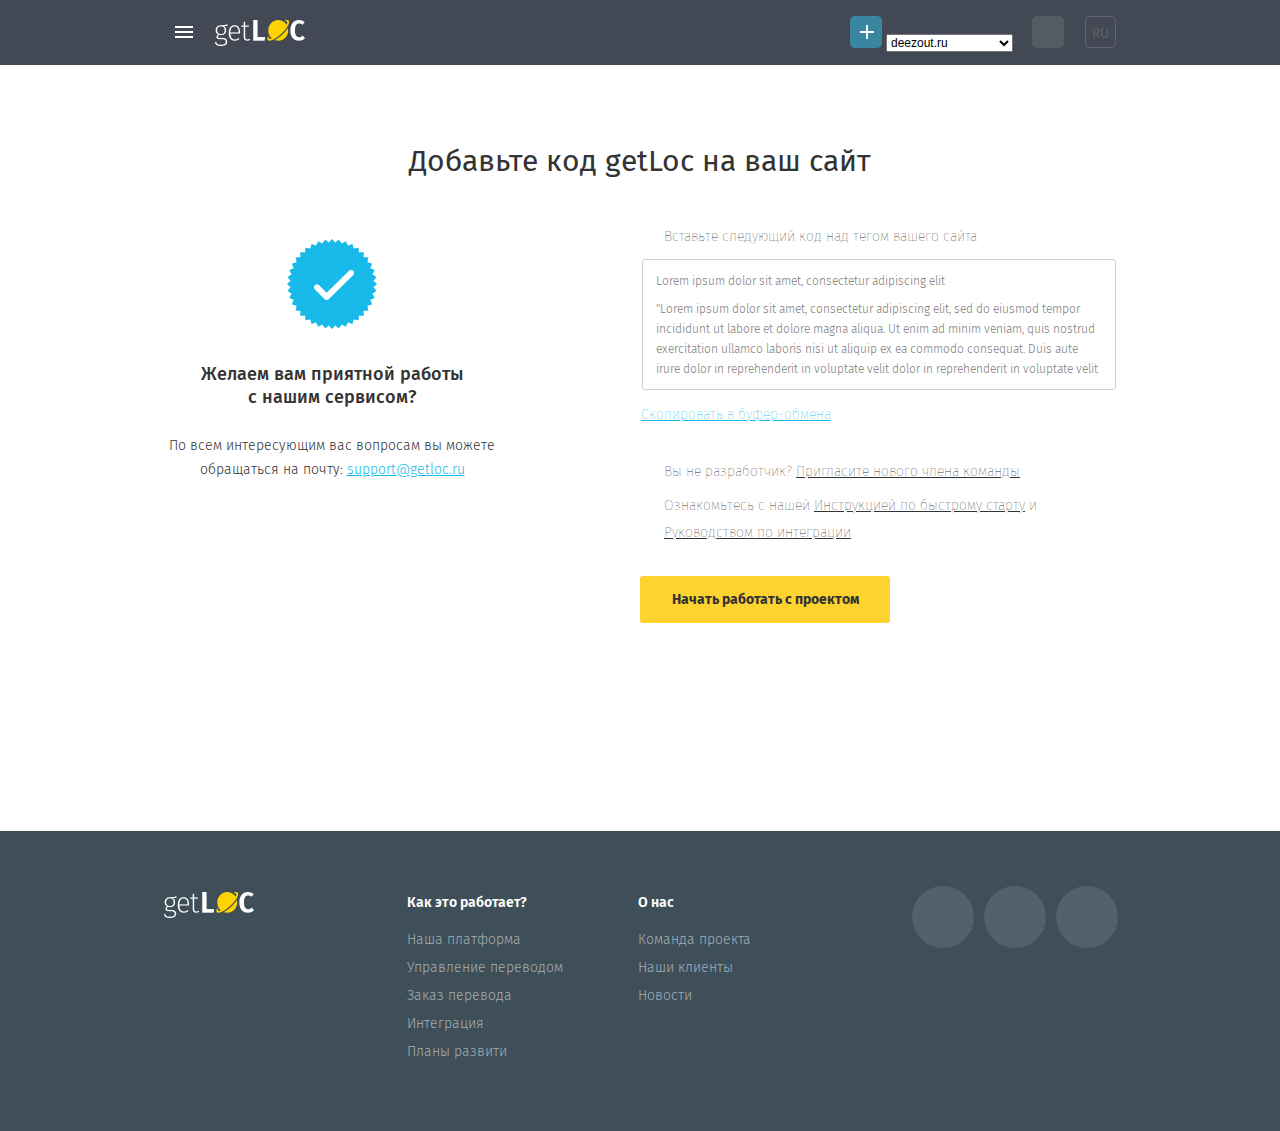
==== create-project-2.html @ cc09b3ec "project-2 finish" ====
<!DOCTYPE html>
<html lang="ru">
<head>
    <meta charset="utf-8" />
    <meta name="robots" content="noindex, nofollow">
    <meta name="viewport" content="width=992">
    <meta name="format-detection" content="telephone=no">
    <meta name="format-detection" content="address=no">

    <title>Title</title>

    <link href='https://fonts.googleapis.com/css?family=Fira+Sans:400,300,500,700&subset=cyrillic' rel='stylesheet' type='text/css'>

    <link rel="stylesheet" href="css/select.css" />
    <link rel="stylesheet" href="css/main.css" />

</head>
<body>
<!-- site -->
<div class="site" id="up">

    <!-- /site__header -->
    <header class="site__header">

        <!-- site__header-layout -->
        <div class="site__header-layout">

            <!-- menu -->
            <div class="menu">

                <!-- menu__icon -->
                <div class="menu__icon">
                    <span></span>
                </div>
                <!-- /menu__icon -->

                <nav class="menu__wrap">
                    <a href="#">Наша платформа</a>
                    <a href="#" class="active">Управление переводом</a>
                    <a href="#">Заказ перевода</a>
                    <a href="#">Интеграция</a>
                    <a href="#">Планы развития</a>
                    <a href="#">Помощь</a>
                </nav>

            </div>
            <!-- /header__menu -->

            <!-- logo -->
            <a href="#" class="logo">
                <img src="img/logo.png" width="90" height="26" alt="GETLOC">
            </a>
            <!-- /logo -->

            <!-- site-list -->
            <div class="site-list">

                <!-- site-list__add -->
                <button class="site-list__add"></button>
                <!-- /site-list__add -->

                <select id="site-list">
                    <option value="deezout.ru">deezout.ru</option>
                    <option value="buro3v.ru">buro3v.ru</option>
                    <option value="megafonmoscow.ru">megafonmoscow.ru</option>
                    <option value="http://all.ru">Все проекты</option>
                </select>
            </div>
            <!-- /site-list -->

            <!-- header__person -->
            <div class="header__person" style="background-image: url('img/iocns-ava.png');">

                <!-- header__person-list -->
                <ul class="header__person-list">
                    <li><a href="#">Персональные данные</a></li>
                    <li><a href="#">Настройка аккаунта</a></li>
                    <li><a href="#">Настройка команды</a></li>
                    <li><a href="#">Выйти</a></li>
                </ul>
                <!-- /header__person-list -->

            </div>
            <!-- /header__person -->

            <!-- language -->
            <div class="language">

                <!-- language__btn -->
                <button class="language__btn">RU</button>
                <!-- /language__btn -->

                <!-- language__list -->
                <ul class="language__list">
                    <li><a href="#">Русский</a></li>
                    <li><a class="active" href="#">English</a></li>
                    <li><a href="#">Deutsch</a></li>
                    <li><a href="#">Español</a></li>
                </ul>
                <!-- /language__list -->

            </div>
            <!-- /language -->

        </div>
        <!-- /site__header-layout -->

    </header>
    <!-- /site__header -->

    <!-- site__content -->
    <div class="site__content site_inner">

        <!-- site__wrap -->
        <div class="site__wrap">

            <!-- site__title title_create -->
            <h1 class="site__title title_create">Добавьте код getLoc на ваш сайт</h1>
            <!-- site__title title_create -->

            <!-- create -->
            <div class="create">

                <div class="create__successfully">
                    <div class="create__successfully-pic" style="background-image: url(img/create-s.png)"></div>
                    <span>Желаем вам приятной работы с нашим сервисом?</span>
                    <p>По всем интересующим вас вопросам вы можете обращаться на почту: <a href="#">support@getloc.ru</a></p>
                </div>

                <div class="create__add">
                    <ul>
                        <li>Вставьте следующий код над тегом вашего сайта
                            <div>
                                <p>Lorem ipsum dolor sit amet, consectetur adipiscing elit</p>
                                <p>"Lorem ipsum dolor sit amet, consectetur adipiscing elit, sed do eiusmod tempor incididunt ut labore et dolore magna aliqua. Ut enim ad minim veniam, quis nostrud exercitation ullamco laboris nisi ut aliquip ex ea commodo consequat. Duis aute irure dolor in reprehenderit in voluptate velit dolor in reprehenderit in voluptate velit</p>
                            </div>

                            <a class="create__copy" href="#">Скопировать в буфер-обмена</a>

                        </li>
                        <li>Вы не разработчик? <a href="#">Пригласите нового члена команды</a></li>
                        <li>Ознакомьтесь с нашей <a href="#">Инструкцией по быстрому старту</a> и <a href="#">Руководством по интеграции</a></li>
                    </ul>
                    <a href="#" class="btn create__form-btn">Начать работать с проектом</a>
                </div>

            </div>
            <!-- /create -->

        </div>
        <!-- /site__wrap -->

    </div>
    <!-- /site__content -->

    <!-- /site__footer -->
    <footer class="site__footer">
        <!-- /site__footer-layout -->
        <div class="site__footer-layout">

            <!-- footer__logo -->
            <div class="footer__logo">
                <img src="img/logo.png" width="90" height="26" alt="GETLOC">
            </div>
            <!-- /footer__logo -->

            <!-- footer-menu -->
            <div class="footer-menu">
                <dl>
                    <dt>Как это работает?</dt>
                    <dd>
                        <a href="#"><span>Наша платформа</span></a>
                        <a href="#"><span>Управление переводом</span></a>
                        <a href="#"><span>Заказ перевода</span></a>
                        <a href="#"><span>Интеграция</span></a>
                        <a href="#"><span>Планы развити</span></a>
                    </dd>
                </dl>

                <dl>
                    <dt>О нас</dt>
                    <dd>
                        <a href="#"><span>Команда проекта</span></a>
                        <a href="#"><span>Наши клиенты</span></a>
                        <a href="#"><span>Новости</span></a>
                    </dd>
                </dl>

            </div>
            <!-- /footer-menu -->

            <!-- social -->
            <div class="social">
                <a href="#" class="social-vk"></a>
                <a href="#" class="social-fb"></a>
                <a href="#" class="social-ok"></a>
            </div>
            <!-- /social -->

        </div>
        <!-- /site__footer-layout -->

    </footer>
    <!-- /site__footer -->

</div>
<!-- /site -->

<script src="js/jquery-2.1.3.min.js"></script>
<script src="js/jquery.nicescroll.min.js"></script>
<script src="js/jquery.select.js"></script>
<script src="js/jquery.main.js"></script>
</body>
</html>
---- css/select.css ----
@charset "utf-8";

/*
    main styles
    version: 24.08.2015

    cart

*/

/* ---------------- ares-select ------------------ */
.ares-select{
    position: relative;
    width: 100%;
    margin-left: 2px;
    display: inline-block;
    vertical-align: top;
    border-radius: 5px;
    -moz-box-sizing: border-box;
    box-sizing: border-box;
    height: 40px;
    color: #ccc;
    font-size: 15px;
    font-family: 'Fira Sans', sans-serif;
    cursor: pointer;
    background: #fff;
    border: 1px solid #d0d0d0;
    -webkit-transition: border 0.3s ease;
    transition: border 0.3s ease;
}
.ares-select.active:after,
.ares-select.active:before{
    opacity: 1;
}
.ares-select__item {
    position: absolute;
    top: 0;
    left: 0;
    bottom: 0;
    right: 0;
    box-sizing: border-box;
    -moz-box-sizing: border-box;
    white-space: nowrap;
    overflow: hidden;
    text-overflow: ellipsis;
    text-align: left;
    padding: 11px 27px 0 19px;

}
.ares-select__item img {
    display: none;
    position: absolute;
    top: 6px;
    left: 5px;
    width: 22px;
    height: 22px;
}
.ares-select_selected .ares-select__item {
    color: #333;
}
.ares-select__item:after {
    z-index: 2;
    position: absolute;
    top: 50%;
    right: 14px;
    margin-top: -4px;
    width: 5px;
    height: 5px;
    border-left: 2px solid #b3b3b3;
    border-bottom: 2px solid #b3b3b3;
    content: '';
    -webkit-transition: border 0.3s ease, transform 0.3s ease;
    transition: border 0.3s ease, transform 0.3s ease;
    -ms-transform: rotate(-45deg);
    -webkit-transform: rotate(-45deg);
    transform: rotate(-45deg);
}
.ares-select.active .ares-select__item:after {
    border-left: 2px solid #18baea;
    border-bottom: 2px solid #18baea;
    -ms-transform: rotate(-225deg);
    -webkit-transform: rotate(-225deg);
    transform: rotate(-225deg);
}
.ares-select_mobile select {
    position: absolute;
    top: 0;
    left: 1px;
    width: 100%;
    bottom: -1px;
}
.ares-select_custom select{
    position: absolute;
    left: -100000px;
}
.ares-select__popup {
    position: absolute;
    box-sizing: border-box;
    -moz-box-sizing: border-box;
    z-index: 10;
    overflow: hidden;
    color: #333;
    font-size: 18px;
    line-height: 18px;
    margin: -1px 0 0 -3px;
    text-align: center;
    border-radius: 3px;
    background: #fff;
}
.ares-select__popup ul {
    z-index: 1;

}
.ares-select__popup li{
    position: relative;
    white-space: nowrap;
    overflow: hidden;
    cursor: pointer;
    padding: 11px 0;
    font-size: 15px;
}
.ares-select__popup li img {
    position: absolute;
    top: 9px;
    left: 9px;
    width: 22px;
    height: 22px;
}
.ares-select__popup li.active {
    background: #e4e6e8;
}
.ares-select__popup .iScrollVerticalScrollbar {
    position: absolute;
    width: 15px;
    top: 0;
    bottom: 0;
    background: #ccc;
    right: 0;
    z-index: 3;
    -webkit-transform: translateZ(0);
}
.ares-select__popup .iScrollIndicator {
    background: #aaa;
}
.ares-select__popup_search .ares-select__item {
}
/* ---------------- /ares-select ------------------ */
---- css/main.css ----
@charset "utf-8";
/* --------------- Style to null --------------- */
*{-moz-box-sizing:border-box;box-sizing:border-box;}html,body,div,span,h1,h2,h3,h4,h5,h6,p,em,img,strong,sub,sup,b,u,i,dl,dt,dd,ol,ul,li,fieldset,form,label,table,tbody,tfoot,thead,tr,th,td,article,aside,canvas,details,figcaption,figure,a,footer,header,menu,nav,section,summary,time,mark,audio,video{border:0;outline:0;vertical-align:baseline;background:transparent;font-size:100%;margin:0;padding:0;}a{background:transparent;}table{border-spacing:0;}td,td img{vertical-align:top;}input,select,button,textarea{font-size:12px;font-family:Arial, Helvetica, sans-serif;margin:0;}input[type="text"],input[type="password"],textarea,input[type="email"],input[type="phone"],input[type="number"]{font:12px Arial, Helvetica, sans-serif;padding:0;}input[type="checkbox"]{vertical-align:bottom;}input[type="radio"]{vertical-align:text-bottom;}sub{vertical-align:sub;font-size:smaller;}sup{vertical-align:super;font-size:smaller;}article,aside,details,figcaption,figure,footer,header,menu,nav,section{display:block;}ul,ol{list-style:none;}html{overflow-y:scroll;overflow-x:auto;}html,body{height:100%;}body{line-height:1;color:#000;text-align:left;z-index:1;position:relative;}input [type='text']{padding:0;}textarea{resize:none;overflow:auto;}label,input[type="button"],input[type="submit"],button{cursor:pointer;}input[type="button"],input[type="reset"],input[type="submit"],button,input[type="text"],input[type="password"],textarea,input[type="email"],input[type="tel"],input[type="phone"],input[type="number"]{-webkit-appearance:none;}a,a:visited,a:hover,a:focus,a:active{text-decoration:none;}input[type="submit"]::-moz-focus-inner,button::-moz-focus-inner{border:0;padding:0;}input:invalid{outline:none;-moz-box-shadow:none;border:none;}::-ms-clear{display:none;}input,textarea,input[type="search"]:focus,:focus{outline:none;}
input[type="search"]::-webkit-search-cancel-button {
    -webkit-appearance: none;
}
.centering {
    display: table;
    width: 100%;
}
.centering > * {
    display: table-cell;
    vertical-align: middle;
    text-align: center;
}
/* --------------- Style to null --------------- */

/*
    main styles
    version: 25.01.2016

    placeholder

    site

    nice-radio

    logo

    menu

    header

    language

    site-list

    btn

    btn-lock

    inside-content

    tariff__period

    statistic

    tabs

    project

    translation

    language__item

    paginator

    social

    footer

    nice-check

    phrases

    hidden

    fix

*/

/* --------------- placeholder --------------- */
::-webkit-input-placeholder {
    color: #656565;
    -webkit-transition: color 300ms ease-in-out;
}
:-moz-placeholder {
    color: #656565;
    -webkit-transition: color 300ms ease-in-out;
    transition: color 300ms ease-in-out;
}
.placeholder {
    color: #656565;
    -webkit-transition: color 300ms ease-in-out;
    transition: color 300ms ease-in-out;
}
:focus::-webkit-input-placeholder {color: transparent}
:focus::-moz-placeholder          {color: transparent}
:focus:-moz-placeholder           {color: transparent}
:focus:-ms-input-placeholder      {color: transparent}
/* --------------- /placeholder --------------- */

/* --------------- site --------------- */
.site {
    position: relative;
    min-height: 100%;
    min-width: 952px;
    overflow: hidden;
    font: 300 14px 'Fira Sans', sans-serif;
    color: #333;
    z-index: 1;
}
.site:before,
.site:after {
    content: '';
    display: block;
    clear: both;
    width: 100%;
    height: 65px;
}
.site:after{
    height: 300px;
}
.site_inner{
    padding-top: 65px;
}
.site__title{
    margin-bottom: 40px;
    font-size: 24px;
    font-weight: 300;
    line-height: 21px;
    text-align: left;
}
.title_create{
    margin: 21px 0 51px;
    font-size: 30px;
    font-weight: 400;
    text-align: center;
}
.site__subtitle{
    order: 2;
    margin: 28px 0 31px;
    font-size: 17px;
    font-weight: 300;
    line-height: 21px;
}
.site__title span{
    font-weight: 700;
    color: #ffd400;
}
.site__header {
    position: absolute;
    left: 0;
    right: 0;
    height: 65px;
    padding-top: 16px;
    font-size: 14px;
    font-weight: 400;
    background-color: #434954;
    background-size: cover;
    transform: translateY(-65px);
    -webkit-transform: translateY(-65px);
    transition: transform .3s ease;
    -webkit-transition: -webkit-transform .3s ease;
    z-index: 3;
}
.site__header-layout {
    position: relative;
    width: 992px;
    margin: 0 auto;
    padding: 0 20px;
}
.site__content {
    position: relative;
    z-index: 2;
}
.site__wrap{
    width: 992px;
    padding: 0 20px;
    margin: 0 auto;
    text-align: justify;
}
.site__wrap:after{
    content: '';
    display: inline-block;
    width: 100%;
}
.site__content-layout {
    width: 950px;
}
.site__footer {
    z-index: 3;
    position: absolute;
    left: 0;
    right: 0;
    bottom: 0;
    height: 300px;
    padding-top: 61px;
    background-color: #3e4f59;
}
.site__footer-layout {
    position: relative;
    width: 992px;
    height: 300px;
    padding: 0 20px;
    margin: 0 auto;
}
.site__introduction{
    margin: 0 257px 51px;
    line-height: 24px;
    text-align: center;
}
.site__panel{
    height: 46px;
    margin-bottom: 49px;
    padding: 0 31px;
    text-align: justify;
}
.site__panel:after{
    content: '';
    display: inline-block;
    width: 100%;
}
.site__panel span,
.site__panel a{
    display: inline-block;
}
.site__panel .site__title{
    display: inline-block;
}
.site__back{
    position: relative;
    margin-left: 25px;
    color: #18baea;
    border-bottom: 1px solid #18baea;
}
.site__back:before{
    content: '';
    position: absolute;
    top: 50%;
    left: -25px;
    width: 12px;
    height: 10px;
    margin-top: -5px;
    background: url("../img/icons-arrows.png") no-repeat 0 0;
    transform: rotate(180deg);
    -webkit-transform: rotate(180deg);
}
.site__aside {
    display: inline-block;
    vertical-align: top;
    width: 223px;
}
.site__aside-menu {
    margin-bottom: 16px;
    padding: 26px 29px 12px;
    border: 1px solid #e6e6e6;
    border-radius: 5px;
}
.site__aside-menu a{
    display: block;
    margin-bottom: 17px;
    font-size: 14px;
    color: #333333;
    transition: color .3s ease;
    -webkit-transition: color .3s ease;
}
.site__aside-menu a:hover{
    color: #18baea;
}
.aside-menu__order{
    font-weight: 500;
}
.site__aside-menu span{
    display: inline-block;
    vertical-align: middle;
    width: 30px;
    margin-left: 3px;
    padding-top: 2px;
    border-radius: 20px;
    background-color: #18baea;
    color: #fff;
    text-align: center;
}
.site__aside-menu__order{
    font-weight: 400;
}
.site__aside-menu__order{
    font-weight: 500;
}
.site__aside-title {
    margin-bottom: 11px;
    padding-left: 11px;
    padding-top: 10px;
    color: #b2b2b2;
    font-size: 17px;
    font-weight: 300;
}
.site__aside-filter {
    margin-bottom: 10px;
    border: 1px solid #e6e6e6;
    border-radius: 5px;
    padding: 0 12px;
}
.site__aside-filter > span {
    display: block;
    position: relative;
    padding: 15px 15px 15px 0;
    font-size: 14px;
    color: #b2b2b2;
    cursor: pointer;
    -webkit-transition: color .3s ease-in-out;
    transition: color .3s ease-in-out;
}
.site__aside-filter > span:hover {
    color: #333;
}
.site__aside-filter > span:after {
    opacity: .8;
    position: absolute;
    top: 47%;
    right: 2px;
    width: 8px;
    height: 4px;
    background: url(../img/icon-arrow_small.png) no-repeat;
    background-size: contain;
    content: '';
    -webkit-transition: transform .3s ease-in-out, opacity .3s ease-in-out;
    transition: transform .3s ease-in-out, opacity .3s ease-in-out;
}
.site__aside-filter > span:hover:after{
    opacity: 1;
}
.site__aside-filter > span.active:after {
    -webkit-transform: rotate(180deg);
    -ms-transform: rotate(180deg);
    transform: rotate(180deg);
}
.site__aside-filter > div {
    display: none;
    padding: 6px 0 6px;
}
.site__aside-filter > div span {
    overflow: hidden;
    display: block;
    position: absolute;
    top: 4px;
    right: 0;
    width: 24px;
    text-align: right;
    font-size: 12px;
    color: #b2b2b2;
    white-space: nowrap;
    text-overflow: ellipsis;
}
.site__aside-filter-url {
    opacity: 0;
    visibility: hidden;
    position: absolute;
    left: 16px;
    top: -6px;
    border-radius: 4px;
    box-shadow: 0 2px 15px 0 rgba( 1, 1, 1, .3 );
    background: #fff;
    letter-spacing: -0.2px;
    white-space: nowrap;
    -webkit-transition: opacity .3s ease-in-out 1.5s, visibility .3s ease-in-out 1.5s;
    transition: opacity .3s ease-in-out 1.5s, visibility .3s ease-in-out 1.5s;
}
.site__aside-filter-url a {
    display: inline-block;
    padding: 5px 9px;
    font-size: 14px;
    color: #333;
}
.site__aside-filter > div > div:hover .site__aside-filter-url {
    opacity: 1;
    visibility: visible;
}

.header-fix{
    position: fixed;
    top: 0;
    height: 65px;
    transform: translateY(0);
    -webkit-transform: translateY(0);
}
/* --------------- /site --------------- */

/*----------------nice-radio-------------*/
.nice-radio {
    position: relative;
    margin-bottom: 12px;
}
.nice-radio input[type=radio] {
    position: absolute;
    clip: rect(0, 0, 0, 0);
}
.nice-radio label {
    display: block;
    cursor: pointer;
    padding-left: 25px;
    padding-right: 26px;
    font-size: 14px;
    color: #575757;
    -moz-user-select: none;
    -ms-user-select: none;
    -webkit-user-select: none;
    user-select: none;
}
.nice-radio label:after,
.nice-radio label:before {
    display: inline-block;
    position: absolute;
    top: 0;
    left: 1px;
    width: 14px;
    height: 14px;
    border-radius: 50%;
    border: 1px solid #e7e7e7;
    content: '';
}
.nice-radio label:before {
    opacity: 0;
    top: 4px;
    left: 5px;
    width: 8px;
    height: 8px;
    border: none;
    background: #18baea;
    -webkit-transition: opacity .3s ease-in-out;
    transition: opacity .3s ease-in-out;
}
.nice-radio input[type=radio]:checked + label:before {
    opacity: 1;
}
.nice-radio input[type=radio]:checked + label {
    font-weight: 500;
}
.nice-radio input[type=radio]:checked + label span {
    font-weight: 400;
}
/*----------------/nice-radio-------------*/

/* --------------- logo --------------- */
.logo {
    position: absolute;
    top: 4px;
    left: 71px;
}
.header-fix .logo{
    cursor: pointer;
}
/* --------------- /logo --------------- */

/* --------------- menu --------------- */
.menu{
    position: absolute;
    top: -16px;
    left: 19px;
    width: 40px;
    height: 65px;
    transition: background-color .3s ease;
    -webkit-transition: background-color .3s ease;
}
.menu:hover{
    background-color: #505660;
}
.menu__wrap{
    position: absolute;
    top: 100%;
    left: 0;
    width: 214px;
    padding-top: 9px;
    border-radius: 0 0 10px 10px;
    box-shadow: 0 2px 30px 0 rgba( 1, 1, 1, .2);
    background-color: #fff;
    line-height: 24px;
    font-size: 14px;
    text-align: center;
    visibility: hidden;
    opacity: 0;
    transition: visibility .3s ease, opacity .3s ease;
    -webkit-transition: visibility .3s ease, opacity .3s ease;
    z-index: -1;
    overflow: hidden;
}
.open-menu .menu__wrap{
    opacity: 1;
    visibility: visible;
}
.menu a{
    display: block;
    height: 30px;
    padding: 10px 22px;
    color: #000;
    line-height: 15px;
    transition: background-color .3s ease, color .3s ease;
    -webkit-transition: background-color .3s ease, color .3s ease;
    text-align: left;
}
.menu .active,
.menu a:hover{
    color: #18baea;
    background-color: #ebf8fd;
}
.menu a:last-child{
    margin-top: 9px;
    padding: 17px 22px 30px;
    border-top: 1px solid #e6e6e6;
}
.menu .active{
    cursor: pointer;
}
.menu__icon{
    display: block;
    position: relative;
    top: 0;
    width: inherit;
    height: 65px;
    padding: 5px 0;
    z-index: 9;
    cursor: pointer;
}
.menu__icon span,
.menu__icon span:before,
.menu__icon span:after{
    content: '';
    position: absolute;
    top: 50%;
    left: 12px;
    display: block;
    margin-top: -2px;
    height: 2px;
    width: 18px;
    background-color: #fff;
    transition: background-color .3s ease;
    -webkit-transition: background-color .3s ease;
}
.menu__icon span:before,
.menu__icon span:after{
    position: absolute;
    left: 0;
    right: 0;
}
.menu__icon span:before{
    top: -3px;
}
.menu__icon span:after{
    top: auto;
    bottom: -5px;
}
.open-menu{
    background-color: #fff!important;
}
.close-menu:before {
    content: '';
    position: absolute;
    top: -12px;
    left: -7px;
    right: -7px;
    bottom: -6px;
    z-index: -1;
}
.close-menu span,
.close-menu span:before,
.close-menu span:after {
    background-color: #434954;
}
/* --------------- /menu --------------- */

/* --------------- header --------------- */
.header__person{
    position: absolute;
    top: 0;
    right: 72px;
    width: 32px;
    height: 32px;
    border-radius: 5px;
    background-color: #565c65;
    background-position: center;
    background-repeat: no-repeat;
    transition: background-color .3s ease;
    -webkit-transition: background-color .3s ease;
}
.header__person:hover{
    background-color: #696d76;
}
.header__person-list{
    position: absolute;
    top: 100%;
    right: 0;
    width: 200px;
    margin-top: 6px;
    padding: 7px 0;
    border-radius: 5px;
    box-shadow: 0 2px 30px 0 rgba( 1, 1, 1, .2);
    background-color: #fff;
    line-height: 24px;
    font-size: 14px;
    text-align: left;
    visibility: hidden;
    opacity: 0;
    transition: visibility .3s ease, opacity .3s ease;
    -webkit-transition: visibility .3s ease, opacity .3s ease;
    z-index: 3;
}
.header__person-list:before{
    content: '';
    position: absolute;
    left: 0;
    right: 0;
    bottom: 100%;
    height: 10px;
}
.header__person-list:after {
    bottom: 100%;
    right: 10px;
    border: solid transparent;
    content: " ";
    height: 0;
    width: 0;
    position: absolute;
    pointer-events: none;
    border-color: rgba(255, 255, 255, 0);
    border-bottom-color: #fff;
    border-width: 6px;
}
.header__person:hover .header__person-list{
    visibility: visible;
    opacity: 1;
}
.header__person-list a{
    display: block;
    height: 32px;
    padding-top: 6px;
    padding-left: 21px;
    transition: background-color .3s ease, color .3s ease;
    -webkit-transition: background-color .3s ease, color .3s ease;
    color: #333;
}
.header__person-list li:last-child a{
    margin-top: 12px;
    padding: 11px 21px 37px;
    border-top: 1px solid #e6e6e6;
    border-radius: 0 0 5px 5px;
}
.header__person-list .active,
.header__person-list a:hover{
    color: #18baea;
    background-color: #ebf8fd;
}
.header__person-list .active{
    cursor: default;
}
/* --------------- /header --------------- */

/* --------------- language --------------- */
.language{
    position: absolute;
    top: 0;
    right: 20px;
}
.language__btn{
    height: 32px;
    padding: 8px 6px 5px;
    border: 1px solid rgba(255,255,255,.15);
    border-radius: 5px;
    background: transparent;
    color: rgba(255,255,255,.15);
    font: 400 14px 'Fira Sans', sans-serif;
    transition: color .3s ease, border-color .3s ease;
    -webkit-transition: color .3s ease, border-color .3s ease;
    line-height: 1;
}
.language:hover .language__btn{
    border-color: rgba(255,255,255,.5);
    color: rgba(255,255,255,.5);
}
.language__list{
    position: absolute;
    top: 100%;
    right: 0;
    width: 141px;
    margin-top: 6px;
    padding: 7px 0;
    border-radius: 4px;
    background-color: #fff;
    box-shadow: 0 2px 30px 0 rgba( 1, 1, 1, .2);
    line-height: 24px;
    font-size: 14px;
    text-align: left;
    visibility: hidden;
    opacity: 0;
    transition: visibility .3s ease, opacity .3s ease;
    -webkit-transition: visibility .3s ease, opacity .3s ease;
    z-index: 3;
}
.language__list:before{
    content: '';
    position: absolute;
    left: 0;
    right: 0;
    bottom: 100%;
    height: 10px;
}
.language__list:after {
    bottom: 100%;
    right: 10px;
    border: solid transparent;
    content: " ";
    height: 0;
    width: 0;
    position: absolute;
    pointer-events: none;
    border-color: rgba(255, 255, 255, 0);
    border-bottom-color: #fff;
    border-width: 6px;
}
.language:hover .language__list{
    visibility: visible;
    opacity: 1;
}
.language__list a{
    display: block;
    height: 32px;
    padding-top: 6px;
    padding-left: 21px;
    transition: background-color .3s ease, color .3s ease;
    -webkit-transition: background-color .3s ease, color .3s ease;
    color: #333;
}
.language__list .active,
.language__list a:hover{
    color: #18baea;
    background-color: #ebf8fd;
}
.language__list .active{
    cursor: default;
}
/* --------------- /language --------------- */

/* --------------- site-list --------------- */
.site-list{
    position: absolute;
    top: 0;
    right: 123px;
}
.site-list__add{
    position: relative;
    width: 32px;
    height: 32px;
    color: #fff;
    border: none;
    background-color: #3a86a0;
    border-radius: 5px;
    transition: background-color .3s ease;
    -webkit-transition: background-color .3s ease;
}
.site-list__add:hover{
    background-color: #18baea;
}
.site-list__add:active{
    background-color: #21a3cc;
}
.site-list__add:after,
.site-list__add:before {
    position: absolute;
    top: 50%;
    left: 50%;
    width: 14px;
    height: 2px;
    margin-top: -1px;
    margin-left: -6px;
    background-color: #fff;
    content: '';
}
.site-list__add:after {
    -ms-transform: rotate(90deg);
    -webkit-transform: rotate(90deg);
    transform: rotate(90deg);
}
.site-list .ares-select{
    height: 32px;
    width: 180px;
    font-size: 14px;
    background-color: #565c65;
}
.site-list .ares-select span{
    padding: 5px 20px 0 16px;
    text-align: left;
}
.site-list .ares-select__item:after{
    right: 9px;
    margin-top: -5px;
}
/* --------------- /site-list --------------- */

/* --------------- btn --------------- */
.btn{
    display: inline-block;
    border-radius: 5px;
    border: none;
    font: 14px 'Fira Sans', sans-serif;
    cursor: pointer;
}
.btn_header{
    position: absolute;
    top: 0;
    right: 63px;
    height: 32px;
    padding: 8px 30px;
    color: #fff;
    background-color: #3394c6;
    letter-spacing: -.2px;
    transition: background-color .3s ease;
    -webkit-transition: background-color .3s ease;
    line-height: 17px;
}
.btn_header:hover{
    background-color: #54a3c7;
}
.btn_1{
    height: 40px;
    padding: 10px 45px;
    border: 1px solid #18baea;
    color: #18baea;
    line-height: 19px;
    transition: background-color .3s ease, border-color .3s ease, color .3s ease;
    -webkit-transition: background-color .3s ease, border-color .3s ease, color .3s ease;
}
.btn_1:hover{
    background-color: #18baea;
    color: #fff;
}
.btn_1:active{
    border-color: #16a8d3;
    background-color: #16a8d3;
}
.btn_1 span{
    position: relative;
    padding-right: 14px;
}
.btn_1 span:before,
.btn_1 span:after{
    position: absolute;
    top: 50%;
    right: -4px;
    content: '';
    width: 12px;
    height: 10px;
    margin-top: -5px;
    background-image: url("../img/icons-arrows.png");
    transition: opacity .3s ease;
    -webkit-transition: opacity .3s ease;
}
.btn_1 span:after{
    opacity: 0;
    background-position: 0 -10px;
}
.btn_1:hover span:after{
    opacity: 1;
}
.btn_1:hover span:before{
    opacity: 0;
}
.btn_2{
    margin-top: 32px;
    padding: 11px 26px 10px;
    border: none;
    background-color: #65727a;
    color: #fff;
    transition: background-color .3s ease;
    -webkit-transition: background-color .3s ease;
}
.btn_2:hover{
    background-color: #78848b;
}
.btn_2:active{
    background-color: #78848b;
}
.btn_2 span{
    position: relative;
    padding-right: 14px;
}
.btn_2 span:after{
    position: absolute;
    top: 3px;
    right: -4px;
    content: '';
    width: 12px;
    height: 10px;
    background-image: url("../img/icons-arrows.png");
    background-position: 0 -10px;
    transition: opacity .3s ease;
    -webkit-transition: opacity .3s ease;
}
.btn_3 {
    position: absolute;
    top: -1px;
    right: -1px;
    height: 48px;
    padding: 17px 18px 0 42px;
    border: 1px solid #e58e1a;
    border-radius: 0 3px 3px 0;
    font-size: 12px;
    color: #fff;
    font-weight: 700;
    background-color: #ffa630;
    background-image: url("../img/confirm-icon.png");
    background-size: 22px 22px;
    background-position: 16px center;
    background-repeat: no-repeat;
    -webkit-transition: background .3s ease-in-out;
    transition: background .3s ease-in-out;
}
.btn_3:hover {
    background-color: #ffb430;
}
.btn_3:active {
    background-color: #f3981e;
}
.btn_discount{
    display: block;
    margin: 0 auto;
    padding: 14px 53px 14px 48px;
    color: #465863;
    font-weight: 500;
    background-color: #ffd400;
    transition: background-color .3s ease;
    -webkit-transition: background-color .3s ease;
}
.btn_discount span{
    padding-left: 24px;
    background: url("../img/icons-btn.png") no-repeat 0 50%;
}
.btn_discount:hover{
    background-color: #ffdd5d;
}
.btn_discount:active{
    background-color: #f7ca1f;
}
.btn_enroll{
    display: inline-block;
    vertical-align: top;
    height: 46px;
    margin-left: 5px;
    padding: 14px 28px;
    color: #fff;
    line-height: 1;
    background-color: #18baea;
    transition: background-color .3s ease;
    -webkit-transition: background-color .3s ease;
}
.btn_enroll:hover{
    background-color: #2cc2ee;
}
.btn_enroll:active{
    background-color: #16a8d3;
}
.btn_enroll span{
    padding-left: 20px;
    background: url("../img/icons-btn-white.png") no-repeat 0 50%;
}
.btn_add{
    position: absolute;
    top: 4px;
    right: -1px;
    border-bottom: 1px dashed transparent;
    margin-left: 39px;
    color: #18baea;
    font-weight: 500;
    transition: border-bottom-color .3s ease;
    -webkit-transition: border-bottom-color .3s ease;
    cursor: pointer;
}
.btn_add:hover{
    background-color: transparent;
    border-bottom-color: #18baea;
}
.btn_add span{
    position: relative;
}
.btn_add span:after,
.btn_add span:before {
    position: absolute;
    top: 50%;
    left: -20px;
    width: 12px;
    height: 2px;
    margin-top: -1px;
    background-color: #18baea;
    content: '';
    transition: background-color .3s ease;
    -webkit-transition: background-color .3s ease;
}
.btn_add span:after {
    -ms-transform: rotate(90deg);
    -webkit-transform: rotate(90deg);
    transform: rotate(90deg);
}
/* --------------- /btn --------------- */

/* --------------- btn-lock --------------- */
.btn-lock{
    display: inline-block;
    vertical-align: middle;
    position: relative;
    width: 32px;
    height: 18px;
    border-radius: 25px;
    background-color: #ccc;
    cursor: pointer;
    transition: background-color .3s ease;
    -webkit-transition: background-color .3s ease;
}
.btn-lock:after{
    position: absolute;
    top: 2px;
    left: 2px;
    width: 14px;
    height: 14px;
    border-radius: 25px;
    background-color: #fff;
    content: '';
    transition: left .3s ease;
    -webkit-transition: left .3s ease;
}
.btn-lock_on{
    background-color: #18baea;
}
.btn-lock_on:after{
    left: 16px;
}
/* --------------- /btn-lock --------------- */

/* --------------- inside-content --------------- */
.inside-content{
    position: relative;
    display: inline-block;
    vertical-align: top;
    width: 696px;
}
.inside-content__wrap{
    margin-bottom: 10px;
    padding-bottom: 16px;
    border: 1px solid #e6e6e6;
    border-radius: 5px;
}
.inside-content__title{
    position: relative;
    width: 100%;
    margin-bottom: 15px;
    padding: 15px 16px 14px;
    border-bottom: 1px solid #e6e6e6;
    font-size: 17px;
    font-weight: 400;
    color: #b2b2b2;
}
.inside-content__title h2{
    font-weight: 300;
}
.inside-content__name{
    color: #000;
}
.inside-content__tune{
    position: absolute;
    top: 18px;
    right: 16px;
    font-size: 12px;
    font-weight: 200;
    color: #18baea;
}
.inside-content__tune:hover{
    text-decoration: underline;
}
/* --------------- /inside-content --------------- */

/* --------------- tariff__period --------------- */
.tariff{
    padding-bottom: 27px;
}
.tariff__period{
    display: inline-block;
    vertical-align: top;
    padding-top: 8px;
    font-size: 12px;
    line-height: 19px;
    color: #b2b2b2;
}
.tariff__period a{
    border-bottom: 1px solid #333;
    color: #333;
    transition: border-bottom-color .3s ease;
    -webkit-transition: border-bottom-color .3s ease;
}
.tariff__period a:hover{
    border-bottom-color: transparent;
}
.tariff__info{
    display: inline-block;
    vertical-align: top;
    margin-left: 15px;
    margin-right: 48px;
}
.tariff__sum{
    font-size: 23px;
}
.tariff__days{
    color: #333;
}
/* --------------- /tariff__period --------------- */

/* --------------- statistic --------------- */
.statistic{
    height: 203px;
    padding: 23px 26px;
    text-align: center;
}
.statistic__numbers{
    margin-bottom: 19px;
    font-size: 14px;
}
.statistic__numbers li{
    display: inline-block;
    vertical-align: top;
    margin: 0 20px;
}
.statistic__numbers li span{
    display: block;
    font-size: 55px;
    font-weight: 300;
    line-height: 55px;
}
.statistic__line{
    position: relative;
    width: 100%;
    height: 32px;
    border-radius: 5px;
    font-size: 12px;
    color: #999;
    background-color: #f2f2f2;
    text-align: center;
    white-space: nowrap;
}
.statistic__tabs .statistic__line{
    position: absolute;
    opacity: 0;
    visibility: hidden;
    transition: opacity .3s ease, visibility .3s ease;
    -webkit-transition: opacity .3s ease, visibility .3s ease;
}
.statistic__line-number{
    display: inline-block;
    padding-top: 8px;
    font-size: 14px;
}
.statistic__line-popup{
    position: absolute;
    top: 100%;
    left: 50%;
    transform: translateX(-50%);
    -webkit-transform: translateX(-50%);
    width: 190px;
    padding: 5px 2px;
    opacity: 0;
    color: #ac977c;
    background-color: #fff5d9;
    box-shadow: 0 4px 10px rgba(0,0,0,.1);
    visibility: hidden;
    transition: visibility .3s ease, opacity .3s ease;
    -webkit-transition: visibility .3s ease, opacity .3s ease;
}
.statistic__line-popup:after {
    bottom: 100%;
    left: 50%;
    border: solid transparent;
    content: " ";
    height: 0;
    width: 0;
    position: absolute;
    pointer-events: none;
    border-color: rgba(255, 245, 217, 0);
    border-bottom-color: #fff5d9;
    border-width: 7px;
    margin-left: -7px;
    white-space: nowrap;
}
.statistic__line > div:hover .statistic__line-popup{
    opacity: 1;
    visibility: visible;
}
.statistic__line > div {
    position: relative;
    float: left;
    height: inherit;
    vertical-align: top;
    color: #fff;
}
.statistic__line-01{
    border-radius: 5px 0 0 5px;
    background-color: #18baea;
}
.statistic__line-02{
    background-color: #70d579;
}
.statistic__line-03{
    background-color: #ffa630;
}
div.statistic__line-04{
    color: #333;
}
.statistic__tabs{
    height: 42px;
}
.statistic__tabs .statistic__line.active{
    opacity: 1;
    visibility: visible;
}
/* --------------- /statistic --------------- */

/*-----------------tabs--------------------*/
.tabs {
    position: relative;
}
.tabs__links {

}
.tabs__links > a{
    padding: 0 8px 5px;
    border-bottom: 2px solid transparent;
    font-size: 12px;
    color: #333;
    cursor: pointer;
    transition: border-bottom-color .3s ease, color .3s ease;
    -webkit-transition: border-bottom-color .3s ease, color .3s ease;
}
.tabs__links > a:hover{
    color: #18baea;
}
.tabs__links > a.active{
    border-bottom-color: #18baea;
    color: #18baea;
    font-weight: 500;
}
.tabs__links-archive {
    position: absolute;
    right: 0;
    top: 0;

}
.tabs__links-archive a {
    padding: 0 0 8px;
    border-bottom: 2px solid transparent;
    font-size: 15px;
    letter-spacing: -0.7px;
    color: #b2b2b2;
    transition: border-bottom-color .3s ease, color .3s ease;
    -webkit-transition: border-bottom-color .3s ease, color .3s ease;
}
.tabs__links-archive a:hover,
.tabs__links-archive a:active {
    color: #ff644d;
    border-color: #ff644d;
}
.tabs__links-archive a:active {
    font-weight: 500;
}
/*-----------------/tabs--------------------*/

/* --------------- project --------------- */
.project__item{
    padding: 5px 16px 7px;
}
.project__topic{
    display: inline-block;
    vertical-align: middle;
    width: 252px;
    padding-left: 6px;
    color: #333;
    white-space: nowrap;
    text-overflow: ellipsis;
    overflow: hidden;
}
.project__status{
    color: #b2b2b2;
    font-size: 12px;
    font-weight: 300;
    white-space: nowrap;
    text-overflow: ellipsis;
    overflow: hidden;
}
/* --------------- /project --------------- */

/* --------------- translation --------------- */
.translation__item{
    margin-bottom: 16px;
    padding: 9px 0 25px 19px;
    border-bottom: 1px solid #e6e6e6;
}
.translation__item:last-child{
    margin-bottom: 0;
    padding-bottom: 8px;
    border-bottom: none;
}
.translation__language{
    display: inline-block;
    vertical-align: middle;
    width: 185px;
    color: #333;
    white-space: nowrap;
    text-overflow: ellipsis;
    overflow: hidden;
}
.translation__language-flag{
    display: inline-block;
    vertical-align: middle;
    width: 21px;
    height: 21px;
    margin-right: 11px;
    border-radius: 50px;
    background-position: center;
}
.translation__info{
    display: inline-block;
    vertical-align: middle;
    width: 294px;
    padding-left: 26px;
    font-weight: 300;
    color: #b2b2b2;
}
.translation__num{
    font-weight: 400;
    color: #000;
}
.translation__status{
    display: inline-block;
    vertical-align: middle;
    position: relative;
    width: 130px;
    height: 6px;
    margin-left: 22px;
    border-radius: 25px;
    background-color: #ededed;
}
.translation__status > div{
    height: inherit;
    border-radius: inherit;
    background-color: #18baea;
}
.translation__status:after{
    position: absolute;
    top: -3px;
    right: -20px;
    width: 14px;
    height: 11px;
    background: url("../img/icons-status.png") no-repeat 0 0;
    content: '';
}
.control__btn-lock{
    position: absolute;
    top: 20px;
    right: 15px;
}
.status-done:after{
    background-position: 0 -21px;
}
/* --------------- /translation --------------- */

/* --------------- language__item --------------- */
.language__wrap{
    display: flex;
    flex-flow: row wrap;
}
.language__item{
    position: relative;
    width: 100%;
    padding: 20px 0 23px 18px;
    border-radius: 5px;
    border: 1px solid #e6e6e6;
    transition: transform .3s ease;
    -webkit-transition: transform .3s ease;
}
.language__control{
    margin-bottom: 17px;
}
.language__links{
    display: inline-block;
    vertical-align: top;
    width: 177px;
    margin-left: 36px;
}
.language__links a{
    display: block;
    font-size: 12px;
    line-height: 18px;
    color: #b2b2b2;
}
.language__links a:hover{
    text-decoration: underline;
}
.language_line{
    display: inline-block;
    vertical-align: top;
    width: 442px;
    margin-top: 4px;
}
.language_inactive{
    order: 3;
    opacity: .6;
}
.language_animate{
    transform: scale(0);
    -webkit-transform: scale(0);
}
/* --------------- /language__item --------------- */

/* --------------- paginator --------------- */
.paginator{
    margin-bottom: 50px;
    text-align: center;
}
.paginator a,
.paginator span{
    display: inline-block;
    width: 32px;
    height: 32px;
    margin: 0 6px;
    border: 1px solid transparent;
    border-radius: 50px;
    color: #333;
    line-height: 32px;
    transition: color .3s ease, border-color .3s ease, opacity .3s ease;
    -webkit-transition: color .3s ease, border-color .3s ease, opacity .3s ease;
}
.paginator span,
.paginator a:hover{
    color: #66d1f1;
    border-color: #66d1f1;
}
a.paginator__prev,
a.paginator__next{
    width: 13px;
    background: url("../img/icons-paginator.png") 0 50% no-repeat;
    text-indent: -9999px;
}
a.paginator__next{
    background-position: -13px 50%;
}
a.paginator__prev:hover,
a.paginator__next:hover{
    border-color: transparent;
    opacity: .5;
}
/* --------------- /paginator --------------- */

/* --------------- social --------------- */
.social{
    position: absolute;
    right: 18px;
    top: -6px;
}
.social a{
    display: inline-block;
    width: 62px;
    height: 62px;
    margin-left: 6px;
    border-radius: 100px;
    background: url("../img/icons-social.png") no-repeat 0 0 #52616a;
    transition: background-color .3s ease;
    -webkit-transition: background-color .3s ease;
}
.social a:hover{
    background-color: #696d76;
}
a.social-vk{
    background-position: 26px 50%;
}
a.social-fb{
    background-position: -46px 50%;
}
a.social-ok{
    background-position: -117px 50%;
}
/* --------------- /social --------------- */

/* --------------- footer --------------- */
.footer__logo{
    position: absolute;
    top: 0;
    left: 20px;
}
.footer-menu{
    position: absolute;
    left: 263px;
    top: 2px;
}
.footer-menu dl{
    display: inline-block;
    vertical-align: top;
    margin-right: 71px;
    color: #fff;
}
.footer-menu dt{
    margin-bottom: 15px;
    font-weight: 600;
}
.footer-menu dd{
    line-height: 28px;
}
.footer-menu a{
    display: block;
}
.footer-menu a span{
    color: #a4adb3;
    border-bottom: 1px solid transparent;
    transition: color .3s ease, border-bottom-color.3s ease;
    -webkit-transition: color .3s ease, border-bottom-color.3s ease;
}
.footer-menu a:hover span{
    color: #fff;
    border-bottom-color: #fff;
}
/* --------------- /footer --------------- */

/* --------------- nice-check --------------- */
.nice-check {
    position: relative;
}
.nice-check input[type=checkbox] {
    position: absolute;
    clip: rect(0, 0, 0, 0);
}
.nice-check label {
    cursor: pointer;
    padding-left: 25px;
    font-size: 12px;
    color: #e6e6e6;
    text-decoration: underline;
    -moz-user-select: none;
    -ms-user-select: none;
    -webkit-user-select: none;
    user-select: none;
    -webkit-transition: color .3s ease-in-out;
    transition: color .3s ease-in-out;
}
.nice-check label:hover {
    text-decoration: none;
}
.nice-check label:after {
    display: inline-block;
    position: absolute;
    width: 16px;
    height: 16px;
    border: 1px solid #e6e6e6;
    border-radius: 2px;
    background: #fff;
    top: -1px;
    left: 0;
    content: " ";
}
.nice-check label:before {
    opacity: 0;
    z-index: 2;
    display: inline-block;
    position: absolute;
    width: 9px;
    height: 6px;
    top: 6px;
    left: 5px;
    -moz-box-sizing: border-box;
    background: url("../img/icons-status.png") 0 100% no-repeat;
    background-size: 9px;
    -webkit-transition: opacity .3s ease-in-out;
    transition: opacity .3s ease-in-out;
    content: '';
}
.nice-check input[type=checkbox]:checked + label {
    /*color: #18baea;*/
}
.nice-check input[type=checkbox]:checked + label:before {
    opacity: 1;
}
/* --------------- /nice-check --------------- */

/*-----------------phrases--------------*/
.phrases {

}
.phrases .tabs__links {
    margin-bottom: 20px;
    border-bottom: 1px solid #e6e6e6;
}
.phrases .tabs__links > a {
    display: inline-block;
    font-size: 15px;
    letter-spacing: -0.7px;
    padding: 0 0 6px;
    margin-right: 41px;
    margin-bottom: -1px;
}
.phrases .tabs__links a span {
    display: inline-block;
    margin: 0 0 0 13px;
    font-size: 12px;
    font-weight: 400 !important;
}
.phrases__control {
    position: relative;
    margin-bottom: 20px;
    padding: 0 0 0 12px;
    border: 1px solid #e6e6e6;
    border-radius: 4px;
    background: #f7f7f7;
}
.phrases__control .nice-check {
    position: relative;
    top: 15px;
    margin-right: 6px;
}
.phrases__control div {
    vertical-align: top;
    display: inline-block;
}
.phrases__control button {
    position: relative;
    vertical-align: top;
    display: inline-block;
    margin-left: -4px;
    width: 38px;
    height: 46px;
    border: none;
    background: none;
}
.phrases__control button:before,
.phrases__control button:after {
    content: '';
    position: absolute;
    top: 0;
    left: 0;
    height: inherit;
    width: inherit;
    background-image: url("../img/controls_sprite.png");
    background-repeat: no-repeat;
    background-color: transparent;
    background-size: 189px 75px;
    -webkit-transition: opacity .3s ease-in-out;
    transition: opacity .3s ease-in-out;
}
.phrases__control button:after,
.phrases__control button:hover:before {
    opacity: 0;
}
.phrases__control button:hover:after {
    opacity: 1;
}
.phrases__control-inner {
    position: relative;
    padding-right: 13px;
    margin-right: 10px;
}
.phrases__control-inner:after {
    position: absolute;
    top: 50%;
    right: 0;
    width: 1px;
    height: 30px;
    margin-top: -15px;
    background: #e6e6e6;
    content: '';
}
.phrases__control-check:before {
    background-position: 12px 15px;
}
.phrases__control-check:after {
    background-position: 12px -45px;
}
.phrases__control-delete:before {
    background-position: -26px 15px;
}
.phrases__control-delete:after {
    background-position: -26px -45px;
}
.phrases__control-attached:before {
    background-position: -64px 14px;
}
.phrases__control-attached:after {
    background-position: -64px -46px;
}
.phrases__control-horizontal:before {
    background-position: -99px 16px;
}
.phrases__control-horizontal:after {
    background-position: -99px -44px;
}
.phrases__control-column:before {
    background-position: -138px 16px;
}
.phrases__control-column:after {
    background-position: -138px -44px;
}
.phrases__item {
    position: relative;
    margin-bottom: 10px;
    padding: 20px 0 0;
    border: 1px solid #e6e6e6;
}
.phrases__item:before {
    position: absolute;
    top: -1px;
    bottom: -1px;
    left: 0;
    width: 2px;
    content: '';
}
.phrases__item_mark-blue:before {
    background: #18baea;
}
.phrases__item_mark-orange:before {
    background: #ffa630;
}
.phrases__item_mark-green:before {
    background: #70d579;
}
.phrases__item:hover .nice-check label {
    color: #18baea;
}
.phrases__item:hover .phrases__item-field > div:first-child button {
    opacity: 1;
    visibility: visible;
}
.phrases__item-col {
    vertical-align: top;
    display: inline-block;
    width: 50%;
    margin-left: -4px;
    padding: 0 5px 20px 21px;
    font-size: 14px;
    line-height: 18px;
    text-align: left;
    letter-spacing: -0.1px;
    color: #333;
}
.phrases__item-col_block {
    display: block;
    width: 100%;
}
.phrases__item-col_translate {
    color: #999;
    padding: 0 8px 18px 15px;
    /* margin: 0px 0 0 -4px; */
}
.phrases__item-col_translate textarea {
    display: block;
    overflow: hidden;
    width: 100%;
    padding: 4px 7px 4px;
    margin: -5px 0 0;
    border-radius: 4px;
    border: 1px solid transparent;
    font-size: 14px;
    color: #999;
    line-height: 18px;
    -webkit-transition: color .3s ease-in-out, border .3s ease-in-out;
    transition: color .3s ease-in-out, border .3s ease-in-out;
    font-family: 'Fira Sans', sans-serif;
    font-weight: 300;
}
.phrases__item-col_translate.active textarea {
    min-height: 83px;
    margin-bottom: 13px;
    padding: 4px 7px 4px;
    border: 1px solid #e6e6e6;
    border-radius: 4px;
    color: #333;
}
.phrases__item-col-btns {
    display: none;
}
.phrases__item-col-btns button {
    vertical-align: top;
    display: inline-block;
    position: relative;
    padding: 0;
    margin-right: 29px;
    border: none;
    background: transparent;
    font-size: 12px;
    color: #ff644d;
    text-decoration: underline;
    font-family: 'Fira Sans', sans-serif;
    font-weight: 300;
}
.phrases__item-col-btns button:hover{
    text-decoration: none;
}
.phrases__item-col-btns button:before {
    position: absolute;
    top: 2px;
    left: -14px;
    width: 9px;
    height: 9px;
    background: url(../img/close-icon.png) no-repeat;
    background-size: contain;
    -webkit-transition: transform .3s ease-in-out;
    transition: transform .3s ease-in-out;
    content: '';
    opacity: 1 !important;
}
/*.phrases__item-col-btns button:hover:before {
    -webkit-transform: translateY(-3px);
    -ms-transform: translateY(-3px);
    transform: translateY(-3px);
}*/
.phrases__item-col-btns button[type='submit'] {
    color: #18baea;
    margin-left: 24px;
}
.phrases__item-col-btns button[type='submit']:before {
    width: 12px;
    height: 10px;
    background: url(../img/controls_sprite.png) 0 -50px no-repeat;
    background-size: 136px 61px;
}
.phrases__item-field {
    display: inline-block;
    margin: 0 0 3px 16px;
}
.phrases__item-field > div:first-child {
    position: relative;
    top: -1px;
    height: 37px;
    min-width: 393px;
    margin-bottom: 20px;
    padding: 3px 14px;
    border-radius: 4px;
    background: #fff5d9;
}
.phrases__item-field label {
    vertical-align: top;
    display: inline-block;
    position: relative;
    top: 9px;
    width: 12px;
    height: 12px;
    margin: 0 4px 0 0;
    background: url(../img/message-icon.png) no-repeat;
    background-size: contain;
}
.phrases__item-field input {
    vertical-align: top;
    position: relative;
    display: inline-block;
    height: 30px;
    min-width: 340px;
    padding: 0 5px;
    border: 1px solid #fff5d9;
    background: transparent;
    font-size: 12px;
    line-height: 31px;
    color: #bea88c;
    -webkit-transition: color .3s ease-in-out, background .3s ease-in-out, border .3s ease-in-out;
    transition: color .3s ease-in-out, background .3s ease-in-out, border .3s ease-in-out;
    font-family: 'Fira Sans', sans-serif;
    font-weight: 300;
}
.phrases__item-field.active input {
    background: #fff;
    border: 1px solid #e6e6e6;
    border-radius: 4px;
    color: #333;
}
.phrases__item-field > div:first-child button {
    opacity: 0;
    visibility: hidden;
    position: absolute;
    top: 15px;
    right: -17px;
    width: 9px;
    height: 9px;
    padding: 0;
    border: none;
    background: url(../img/close-icon.png) no-repeat;
    background-size: contain;
    text-indent: -10000px;
    -webkit-transition: opacity .3s ease-in-out, visibility .3s ease-in-out, transform .3s ease-in-out;
    transition: opacity .3s ease-in-out, visibility .3s ease-in-out, transform .3s ease-in-out;
}
.phrases__item-field div:first-child button:hover {
    -webkit-transform: rotate(180deg);
    -ms-transform: rotate(180deg);
    transform: rotate(180deg);
}
.phrases__item-field .phrases__item-col-btns {
    margin: -11px 0 6px 21px;
}
.phrases__item-col_translate {

}
.phrases__item-col input {
    position: relative;
    top: 0;
    margin: -7px 0 12px 0;
    padding: 0 10px;
    width: 100%;
    height: 32px;
    border: 1px solid #e6e6e6;
    border-radius: 4px;
    font-family: 'Fira Sans', sans-serif;
    font-weight: 300;
}
.phrases__item-btn-translate {
    position: relative;
    margin: 0 0 0 6px;
    background: none;
    border: none;
    font-size: 12px;
    text-decoration: underline;
    color: #333;
    font-family: 'Fira Sans', sans-serif;
    font-weight: 300;
}
.phrases__item-btn-translate:before {
    position: absolute;
    top: 3px;
    left: -6px;
    width: 8px;
    height: 8px;
    background: url(../img/translate-types_sprite.png) 0 -32px no-repeat;
    background-size: 55px 42px;
    -webkit-transition: transform .3s ease-in-out;
    transition: transform .3s ease-in-out;
    content: '';
    opacity: 1 !important;
}
.phrases__item-btn-translate:hover{
    text-decoration: none;
}
/*.phrases__item-btn-translate:hover:before {
    -webkit-transform: translateY(-3px);
    -ms-transform: translateY(-3px);
    transform: translateY(-3px);
}*/
.phrases__item-controls {
    height: 39px;
    padding: 11px 0 0 12px;
    border-top: 1px solid #e6e6e6;
}
.phrases__item-controls:after {
    overflow: hidden;
    display: block;
    height: 0;
    clear: both;
    content: '.';
}
.phrases__item-controls .nice-check {
    float: left;
}
.phrases__item-controls .nice-check label {

    padding-left: 39px;
}
.phrases__item-controls-right {
    float: right;
    margin-top: -11px;
}
.phrases__item-controls-right time {
    position: relative;
    top: 12px;
    float: right;
    font-size: 12px;
    color: #ccc;
}
.phrases__item-controls-right time span {
    display: inline-block;
    margin-right: 5px;
}
.phrases__item-controls-menu {
    position: relative;
    float: right;
    width: 38px;
    height: 38px;
    margin: 0 0 0 9px;
    cursor: pointer;
    background-color: transparent;
    -webkit-transition: background-color .3s ease-in-out;
    transition: background-color .3s ease-in-out;
}
.phrases__item-controls-menu:hover,
.phrases__item-controls-menu.active {
    background-color: #b3b3b3;
}
.phrases__item-controls-menu:before,
.phrases__item-controls-menu:after {
    content: '';
    position: absolute;
    top: 0;
    left: 0;
    width: inherit;
    height: inherit;
    background-image: url(../img/hamburger-icon.png);
    background-color: transparent;
    background-size: 40px 9px;
    background-position: 14px 14px;
    background-repeat: no-repeat;
    -webkit-transition: opacity .3s ease-in-out;
    transition: opacity .3s ease-in-out;
}
.phrases__item-controls-menu:hover:before{
    opacity: 0;
}
.phrases__item-controls-menu:after{
    background-position: -14px 14px;
    opacity: 0;
}
.phrases__item-controls-menu:hover:after,
.phrases__item-controls-menu.active:after{
    opacity: 1;
}
.phrases__item-controls-menu.active div {
    opacity: 1;
    visibility: visible;
}
.phrases__item-controls-menu div {
    opacity: 0;
    visibility: hidden;
    position: absolute;
    right: -1px;
    bottom: 38px;
    width: 170px;
    padding: 10px 0 0;
    border-radius: 4px;
    box-shadow: 0 2px 30px 0 rgba( 1, 1, 1, .2);
    background: #fff;
    -webkit-transition: opacity .3s ease-in-out, visibility .3s ease-in-out;
    transition: opacity .3s ease-in-out, visibility .3s ease-in-out;
}
.phrases__item-controls-menu div:after {
    position: absolute;
    bottom: -7px;
    right: 12px;
    width: 0;
    height: 0;
    border-style: solid;
    border-width: 7px 7px 0 7px;
    border-color: #fff transparent transparent transparent;
    content: '';
}
.phrases__item-controls-menu div a {
    display: block;
    padding: 10px 17px 9px 19px;
    border-top: 1px solid #e6e6e6;
    font-size: 12px;
    line-height: 15px;
    color: #333;
    -webkit-transition: background .3s ease-in-out, color .3s ease-in-out;
    transition: background .3s ease-in-out, color .3s ease-in-out;
}
.phrases__item-controls-menu div a:hover,
.phrases__item-controls-menu div a.active{
    background: #ebf8fd;
    color: #18baea;
}
.phrases__item-controls-menu ul {
    padding: 0 0 5px;
}
.phrases__item-controls-menu li a {
    border: none;
    padding: 8px 8px 8px 19px;
}
.phrases__item-controls-type {
    float: right;
}
.phrases__item-controls button {
    position: relative;
    display: inline-block;
    top: 9px;
    padding: 3px 10px 2px 23px;
    margin: 0 0 0 14px;
    border: 1px solid #ccc;
    border-radius: 3px;
    background: transparent;
    font-size: 11px;
    color: #ccc;
    font-family: 'Fira Sans', sans-serif;
    font-weight: 300;
}
.phrases__item-controls button:before,
.phrases__item-controls button:after {
    position: absolute;
    left: 10px;
    top: 50%;
    width: 9px;
    height: 8px;
    background-image: url(../img/translate-types_sprite.png);
    background-repeat: no-repeat;
    background-size: 55px 42px;
    -webkit-transform: translateY(-50%);
    -ms-transform: translateY(-50%);
    transform: translateY(-50%);
    -webkit-transition: opacity .3s ease-in-out;
    transition: opacity .3s ease-in-out;
    content: '';
}
.phrases__item-controls button:after,
.phrases__item:hover button:before{
    opacity: 0;
}
.phrases__item:hover button:after{
    opacity: 1;
}
.phrases__item-controls-type_machine:before{
    background-position: 0 -2px;
}
.phrases__item-controls-type_machine:after{
    background-position: 0 -32px;
}
.phrases__item-controls-type_handler:before {
    background-position: -21px -2px;
}
.phrases__item-controls-type_handler:after {
    background-position: -21px -32px;
}
.phrases__item-controls-type_prof:before {
    width: 12px !important;
    height: 12px !important;
    background-position: -44px 0 !important;
}
.phrases__item-controls-type_prof:after {
    width: 12px !important;
    height: 12px !important;
    background-position: -44px -30px !important;
}
/*-----------------/phrases--------------*/

/*--------------hiddendiv--------------*/
.hidden {
    display: none;
    white-space: pre-wrap;
    width: 327px;
    padding: 4px 7px 4px;
    font-family: 'Fira Sans', sans-serif;
    font-size: 14px;
    line-height: 18px;
}
/*--------------/hiddendiv--------------*/

/*-------------fix------------*/
.fix {
    position: fixed;
    top: 0;
    z-index: 2;
}
/*-------------/fix------------*/

/*-------------create------------*/
.create{
    margin-bottom: 191px;
}
.create li:before{
    position: absolute;
    top: 4px;
    left: 1px;
    width: 15px;
    height: 15px;
    background: url("../img/icons-status.png")0 14px;
    content: "";
}
.create ul{
    margin-bottom: 30px;
}
.create li{
    position: relative;
    padding-left: 24px;
    margin-bottom: 7px;
    font-size: 14px;
    font-weight: 100;
    line-height: 27px;
}
.create__pros{
    display: inline-block;
    vertical-align: top;
    width: 406px;
    margin-right: 50px;
}
.create__pic{
    width: 295px;
    height:187px;
    background: no-repeat center;
    margin-bottom: 20px;
}
.create__form{
    display: inline-block;
    vertical-align: top;
    width: 405px;
}
.create__form-btn{
    display: block;
    width: 250px;
    padding: 15px 0;
    margin-top: 17px;
    border-radius: 3px;
    background-color: #fed330;
    font-weight: 700;
    font-size: 14px;
    border: none;
    color: #333;
    text-align: center;
    transition: background-color .3s ease;
    -webkit-transition: background-color .3s ease;
}
.create__form-btn:hover {
    background-color: #ffdd5d;
}
.create__form input{
    width: 100%;
    height: 40px;
    font: 14px 'Fira Sans', sans-serif;
    border-radius:3px;
    border: 1px solid #d0d0d0;
    margin-bottom: 12px;
    transition: border-color .3s ease;
    -wbkit-transition: border-color .3s ease;
}
.create__form .error input {
    border-color: #ff6353;
}
.create__form label{
    display: block;
    margin-bottom: 3px;
    font-size: 14px;
    color: #cccccc;
    font-weight: 100;
}
/*-------------/create------------*/

/*-------------discount__language------------*/
.create__form .error .ares-select {
    border-color: #ff6353;
    color: #f35747
}
.create__form .error .ares-select__item:after {
    border-left: 2px solid #ff6353;
    border-bottom: 2px solid #ff6353;
}
.discount__languadge-delete,
.discount__languadge-add{
    display: inline-block;
    vertical-align: top;
    position: relative;
    margin: 13px 0 0 187px;
    font-size: 14px;
    border-bottom: 1px solid #fff;
    background: none;
    color: #18baea;
    line-height: 1.1;
    -webkit-transition: border-bottom 0.3s ease;
    transition: border-bottom 0.3s ease;
}
.discount__languadge-delete {
    -ms-transform: rotate(45deg);
    -webkit-transform: rotate(45deg);
    transform: rotate(45deg);
    margin-top: 25px;
}
.discount__languadge-add:hover {
    border-bottom: 1px solid transparent;
}
.discount__languadge-add:hover:before,
.discount__languadge-add:hover:after {
    background: #18baea;
}
.discount__languadge-delete:hover:before,
.discount__languadge-delete:hover:after{
    background: #ff6353;
}
.discount__languadge-delete:after,
.discount__languadge-add:after,
.discount__languadge-delete:before,
.discount__languadge-add:before {
    position: absolute;
    top: 7px;
    left: -20px;
    width: 12px;
    height: 2px;
    background: #18baea;
    content:'';
    -webkit-transition: background .3s ease;
    transition: background .3s ease;
}
.discount__languadge-delete:after,
.discount__languadge-add:after {
    -ms-transform: rotate(90deg);
    -webkit-transform: rotate(90deg);
    transform: rotate(90deg);
}
.discount__language-wrapper {
    margin-bottom: 11px;
}
.create__form.success{
    opacity: 0;
    visibility: hidden;
}
.create__form .focused label{
    color: #fff;
}
.create__form .focused input{
    border-color: #18baea;
}
.create__form .error input{
    border-color: #ff6353;
}
.create__form .error input::-webkit-input-placeholder {color: #ff6353}
.create__form .error input::-moz-placeholder          {color: #ff6353}
.create__form .error input:-moz-placeholder           {color: #ff6353}
.create__form .error input:-ms-input-placeholder
.create__form fieldset.discount__language{
    width: 100%;
    text-align: left;
    margin-bottom: 39px;
}
.create__successfully{
    display: inline-block;
    vertical-align: top;
    width: 336px;
    padding-top: 16px;
    margin-right: 136px;
    text-align: center;
}
.create__successfully-pic{
    width: 90px;
    height: 90px;
    margin: 0 auto 34px;
    background: no-repeat center;
}
.create__successfully span{
    display: block;
    margin: 0 37px 25px;
    line-height: 23px;
    font-size: 18px;
    font-weight: 500;
}
.create__successfully p{
    margin-bottom: 10px;
    font-size: 14px;
    color:#333;
    line-height: 24px;
}
.create__successfully a{
    color: #18baea;
    text-decoration: underline;
}
.create__successfully a:hover{
    text-decoration: none;
}
.create__add{
    display: inline-block;
    vertical-align: top;
    width: 476px;
    text-align: left;
}
.create__add div{
    padding: 11px 13px 2px;
    margin: 9px 0 11px -22px;
    border-radius: 3px;
    border: 1px solid #d0d0d0;
}
.create__add p{
    margin-bottom: 8px;
    font-size: 12px;
    font-weight: 300;
    color: #808080;
    line-height: 20px;
    border-radius: 3px;
}
.create__add ul li a.create__copy{
    display: block;
    color: #18baea;
    margin: 0 0 30px -23px;
}
.create__add ul li a{
    color: #333;
    text-decoration: underline;
}
.create__add a:hover{
    text-decoration: none;
}

/*-------------/discount__language------------*/
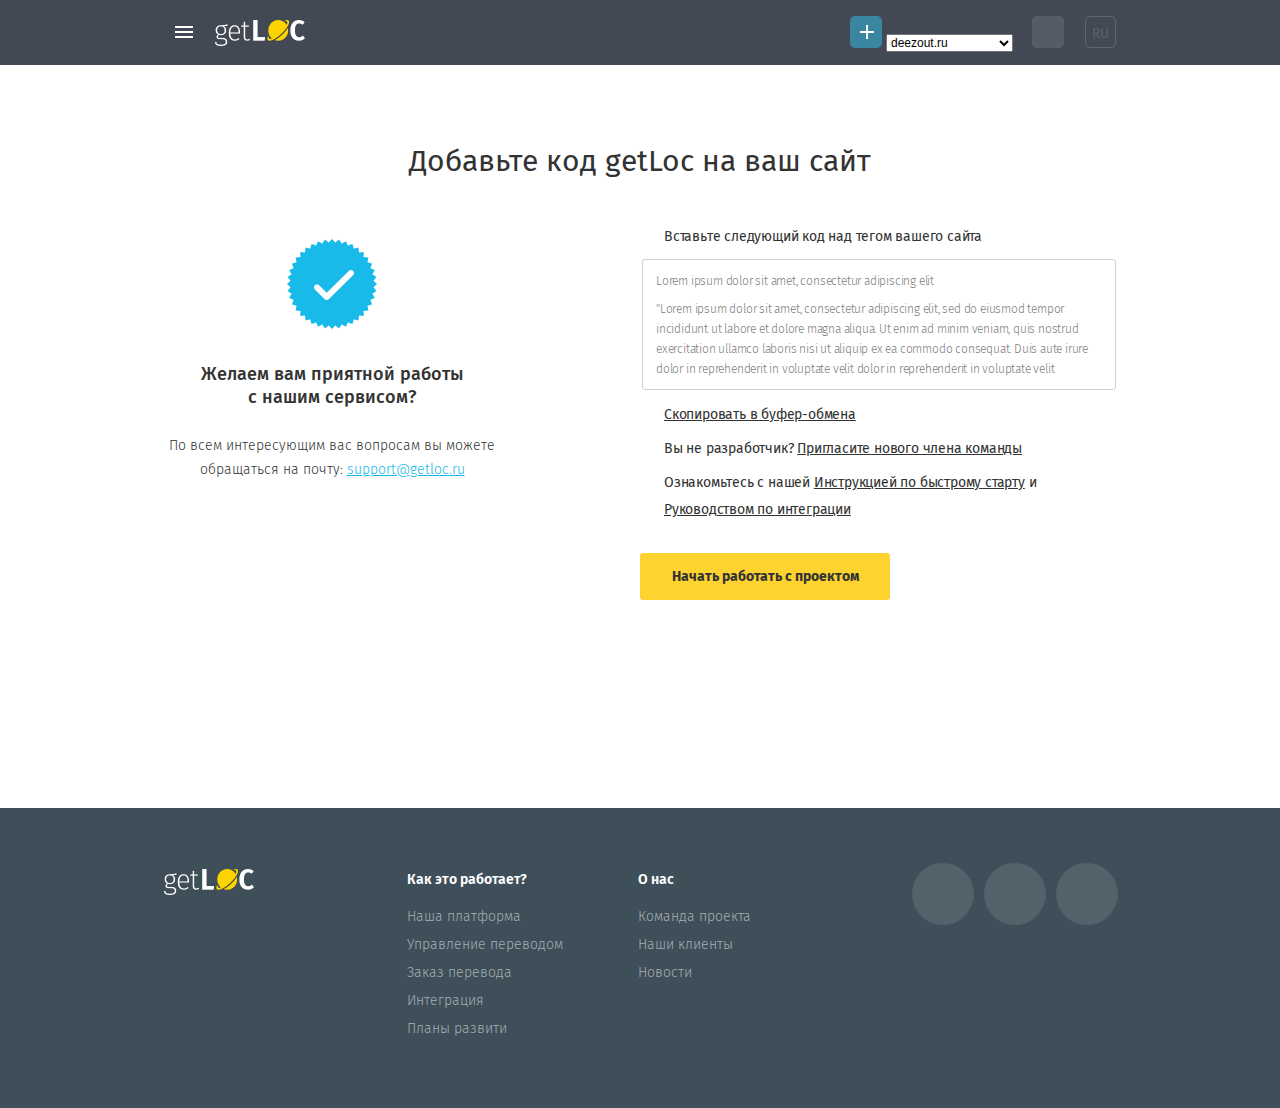
==== commit b8264a80: "finish bugs" ====
--- a/create-project-2.html
+++ b/create-project-2.html
@@ -114,20 +114,27 @@
         <!-- site__wrap -->
         <div class="site__wrap">
 
-            <!-- site__title title_create -->
-            <h1 class="site__title title_create">Добавьте код getLoc на ваш сайт</h1>
-            <!-- site__title title_create -->
-
-            <!-- create -->
-            <div class="create">
-
-                <div class="create__successfully">
-                    <div class="create__successfully-pic" style="background-image: url(img/create-s.png)"></div>
+            <!-- site__title title_project -->
+            <h1 class="site__title title_project">Добавьте код getLoc на ваш сайт</h1>
+            <!-- site__title title_project -->
+
+            <!-- add-code -->
+            <div class="add-code">
+
+                <!-- add-code__successfully -->
+                <div class="add-code__successfully">
+
+                    <!-- add-code__pic -->
+                    <div class="add-code__pic" style="background-image: url(img/create-s.png)"></div>
+                    <!-- /add-code__pic -->
+
                     <span>Желаем вам приятной работы с нашим сервисом?</span>
                     <p>По всем интересующим вас вопросам вы можете обращаться на почту: <a href="#">support@getloc.ru</a></p>
                 </div>
-
-                <div class="create__add">
+                <!-- /add-code__successfully -->
+
+                <!-- add-code__add -->
+                <div class="add-code__project">
                     <ul>
                         <li>Вставьте следующий код над тегом вашего сайта
                             <div>
@@ -135,17 +142,24 @@
                                 <p>"Lorem ipsum dolor sit amet, consectetur adipiscing elit, sed do eiusmod tempor incididunt ut labore et dolore magna aliqua. Ut enim ad minim veniam, quis nostrud exercitation ullamco laboris nisi ut aliquip ex ea commodo consequat. Duis aute irure dolor in reprehenderit in voluptate velit dolor in reprehenderit in voluptate velit</p>
                             </div>
 
-                            <a class="create__copy" href="#">Скопировать в буфер-обмена</a>
+                            <!-- create__copy -->
+                            <a class="add-code__copy" href="#">Скопировать в буфер-обмена</a>
+                            <!-- /create__copy -->
 
                         </li>
-                        <li>Вы не разработчик? <a href="#">Пригласите нового члена команды</a></li>
-                        <li>Ознакомьтесь с нашей <a href="#">Инструкцией по быстрому старту</a> и <a href="#">Руководством по интеграции</a></li>
+                        <li>Вы не разработчик? <a class="add-code__links" href="#">Пригласите нового члена команды</a></li>
+                        <li>Ознакомьтесь с нашей <a class="add-code__links" href="#">Инструкцией по быстрому старту</a> и <a class="add-code__links" href="#">Руководством по интеграции</a></li>
                     </ul>
-                    <a href="#" class="btn create__form-btn">Начать работать с проектом</a>
+
+                    <!-- btn btn_project -->
+                    <a href="#" class="btn btn_project">Начать работать с проектом</a>
+                    <!-- /btn btn_project -->
+
                 </div>
-
-            </div>
-            <!-- /create -->
+                <!-- /add-code__add -->
+
+            </div>
+            <!-- /add-code -->
 
         </div>
         <!-- /site__wrap -->
@@ -212,3 +226,4 @@
 <script src="js/jquery.main.js"></script>
 </body>
 </html>
+
--- a/css/main.css
+++ b/css/main.css
@@ -66,6 +66,10 @@
     hidden
 
     fix
+
+    create
+
+    discount__languadge
 
 */
 
@@ -121,12 +125,17 @@
     line-height: 21px;
     text-align: left;
 }
-.title_create{
-    margin: 21px 0 51px;
+.site__title_1{
     font-size: 30px;
     font-weight: 400;
     text-align: center;
 }
+.title_project{
+     margin: 21px 0 51px;
+     font-size: 30px;
+     font-weight: 400;
+     text-align: center;
+ }
 .site__subtitle{
     order: 2;
     margin: 28px 0 31px;
@@ -165,6 +174,7 @@
     z-index: 2;
 }
 .site__wrap{
+    position: relative;
     width: 992px;
     padding: 0 20px;
     margin: 0 auto;
@@ -367,13 +377,66 @@
     opacity: 1;
     visibility: visible;
 }
-
 .header-fix{
     position: fixed;
     top: 0;
     height: 65px;
     transform: translateY(0);
     -webkit-transform: translateY(0);
+}
+.site__form label {
+    display: block;
+    margin-bottom: 2px;
+    color: #ccc;
+    -webkit-transition: color 0.3s ease;
+    transition: color 0.3s ease;
+}
+.site__form .focused label {
+    color: #333;
+}
+.site__form input {
+    display: block;
+    padding: 0 10px;
+    width: 100%;
+    height: 40px;
+    color: #333;
+    border-radius: 4px;
+    border: 1px solid #d0d0d0;
+    font-family: 'Fira Sans', sans-serif;
+    font-size: 14px;
+    text-align: center;
+    -webkit-transition: border 0.3s ease, color 0.3s ease;
+    transition: border 0.3s ease, color 0.3s ease;
+}
+.site__form input:focus {
+    border-color: #18baea;
+}
+.site__form-forgot {
+    display: inline-block;
+    color: #333;
+    border-bottom: 1px solid #333;
+    line-height: 1;
+    -webkit-transition: border-bottom 0.3s ease;
+    transition: border-bottom 0.3s ease;
+}
+.site__form-forgot:hover {
+    border-bottom: 1px solid transparent;
+}
+.site__form button[type='submit'] {
+    display: block;
+    width: 100%;
+    margin: 28px 0 22px;
+    font-weight: 500;
+}
+.site__form-title {
+    display: block;
+    color: #333;
+    font-size: 20px;
+    margin-bottom: 26px;
+}
+.site__form .error input {
+    border: 1px solid #ff6353;
+    color: #ff6353;
 }
 /* --------------- /site --------------- */
 
@@ -777,7 +840,7 @@
     background-color: #565c65;
 }
 .site-list .ares-select span{
-    padding: 5px 20px 0 16px;
+    padding: 7px 20px 0 18px;
     text-align: left;
 }
 .site-list .ares-select__item:after{
@@ -794,200 +857,38 @@
     font: 14px 'Fira Sans', sans-serif;
     cursor: pointer;
 }
-.btn_header{
-    position: absolute;
-    top: 0;
-    right: 63px;
-    height: 32px;
-    padding: 8px 30px;
-    color: #fff;
-    background-color: #3394c6;
-    letter-spacing: -.2px;
+.btn:hover {
+    background-color: #ffdd5d;
+}
+.btn_project{
+    display: block;
+    width: 250px;
+    padding: 15px 0;
+    margin-top: 17px;
+    border-radius: 3px;
+    background-color: #fed330;
+    font-weight: 700;
+    color: #333;
+    text-align: center;
     transition: background-color .3s ease;
     -webkit-transition: background-color .3s ease;
-    line-height: 17px;
-}
-.btn_header:hover{
-    background-color: #54a3c7;
 }
 .btn_1{
+    display: block;
     height: 40px;
     padding: 10px 45px;
     border: 1px solid #18baea;
-    color: #18baea;
-    line-height: 19px;
+    color: #fff;
+    background-color: #18baea;
     transition: background-color .3s ease, border-color .3s ease, color .3s ease;
     -webkit-transition: background-color .3s ease, border-color .3s ease, color .3s ease;
 }
 .btn_1:hover{
     background-color: #18baea;
-    color: #fff;
 }
 .btn_1:active{
     border-color: #16a8d3;
     background-color: #16a8d3;
-}
-.btn_1 span{
-    position: relative;
-    padding-right: 14px;
-}
-.btn_1 span:before,
-.btn_1 span:after{
-    position: absolute;
-    top: 50%;
-    right: -4px;
-    content: '';
-    width: 12px;
-    height: 10px;
-    margin-top: -5px;
-    background-image: url("../img/icons-arrows.png");
-    transition: opacity .3s ease;
-    -webkit-transition: opacity .3s ease;
-}
-.btn_1 span:after{
-    opacity: 0;
-    background-position: 0 -10px;
-}
-.btn_1:hover span:after{
-    opacity: 1;
-}
-.btn_1:hover span:before{
-    opacity: 0;
-}
-.btn_2{
-    margin-top: 32px;
-    padding: 11px 26px 10px;
-    border: none;
-    background-color: #65727a;
-    color: #fff;
-    transition: background-color .3s ease;
-    -webkit-transition: background-color .3s ease;
-}
-.btn_2:hover{
-    background-color: #78848b;
-}
-.btn_2:active{
-    background-color: #78848b;
-}
-.btn_2 span{
-    position: relative;
-    padding-right: 14px;
-}
-.btn_2 span:after{
-    position: absolute;
-    top: 3px;
-    right: -4px;
-    content: '';
-    width: 12px;
-    height: 10px;
-    background-image: url("../img/icons-arrows.png");
-    background-position: 0 -10px;
-    transition: opacity .3s ease;
-    -webkit-transition: opacity .3s ease;
-}
-.btn_3 {
-    position: absolute;
-    top: -1px;
-    right: -1px;
-    height: 48px;
-    padding: 17px 18px 0 42px;
-    border: 1px solid #e58e1a;
-    border-radius: 0 3px 3px 0;
-    font-size: 12px;
-    color: #fff;
-    font-weight: 700;
-    background-color: #ffa630;
-    background-image: url("../img/confirm-icon.png");
-    background-size: 22px 22px;
-    background-position: 16px center;
-    background-repeat: no-repeat;
-    -webkit-transition: background .3s ease-in-out;
-    transition: background .3s ease-in-out;
-}
-.btn_3:hover {
-    background-color: #ffb430;
-}
-.btn_3:active {
-    background-color: #f3981e;
-}
-.btn_discount{
-    display: block;
-    margin: 0 auto;
-    padding: 14px 53px 14px 48px;
-    color: #465863;
-    font-weight: 500;
-    background-color: #ffd400;
-    transition: background-color .3s ease;
-    -webkit-transition: background-color .3s ease;
-}
-.btn_discount span{
-    padding-left: 24px;
-    background: url("../img/icons-btn.png") no-repeat 0 50%;
-}
-.btn_discount:hover{
-    background-color: #ffdd5d;
-}
-.btn_discount:active{
-    background-color: #f7ca1f;
-}
-.btn_enroll{
-    display: inline-block;
-    vertical-align: top;
-    height: 46px;
-    margin-left: 5px;
-    padding: 14px 28px;
-    color: #fff;
-    line-height: 1;
-    background-color: #18baea;
-    transition: background-color .3s ease;
-    -webkit-transition: background-color .3s ease;
-}
-.btn_enroll:hover{
-    background-color: #2cc2ee;
-}
-.btn_enroll:active{
-    background-color: #16a8d3;
-}
-.btn_enroll span{
-    padding-left: 20px;
-    background: url("../img/icons-btn-white.png") no-repeat 0 50%;
-}
-.btn_add{
-    position: absolute;
-    top: 4px;
-    right: -1px;
-    border-bottom: 1px dashed transparent;
-    margin-left: 39px;
-    color: #18baea;
-    font-weight: 500;
-    transition: border-bottom-color .3s ease;
-    -webkit-transition: border-bottom-color .3s ease;
-    cursor: pointer;
-}
-.btn_add:hover{
-    background-color: transparent;
-    border-bottom-color: #18baea;
-}
-.btn_add span{
-    position: relative;
-}
-.btn_add span:after,
-.btn_add span:before {
-    position: absolute;
-    top: 50%;
-    left: -20px;
-    width: 12px;
-    height: 2px;
-    margin-top: -1px;
-    background-color: #18baea;
-    content: '';
-    transition: background-color .3s ease;
-    -webkit-transition: background-color .3s ease;
-}
-.btn_add span:after {
-    -ms-transform: rotate(90deg);
-    -webkit-transform: rotate(90deg);
-    transform: rotate(90deg);
 }
 /* --------------- /btn --------------- */
 
@@ -1213,9 +1114,6 @@
 .tabs {
     position: relative;
 }
-.tabs__links {
-
-}
 .tabs__links > a{
     padding: 0 8px 5px;
     border-bottom: 2px solid transparent;
@@ -1237,7 +1135,6 @@
     position: absolute;
     right: 0;
     top: 0;
-
 }
 .tabs__links-archive a {
     padding: 0 0 8px;
@@ -2135,6 +2032,26 @@
 }
 /*--------------/hiddendiv--------------*/
 
+/*--------------forgot-pass--------------*/
+.forgot-pass{
+    width: 400px;
+    margin: 0 auto;
+    text-align: center;
+}
+.forgot-pass__success{
+    line-height: 24px;
+}
+.forgot-pass__success a{
+    color: #18baea;
+    text-decoration: underline;
+}
+.forgot-pass input{
+    display: block;
+    border: 1px solid #d0d0d0;
+    border-radius: 5px;
+}
+/*--------------/forgot-pass--------------*/
+
 /*-------------fix------------*/
 .fix {
     position: fixed;
@@ -2143,11 +2060,11 @@
 }
 /*-------------/fix------------*/
 
-/*-------------create------------*/
-.create{
-    margin-bottom: 191px;
-}
-.create li:before{
+/*-------------new-project------------*/
+.new-project{
+    margin-bottom: 108px;
+}
+.new-project__pros li:before{
     position: absolute;
     top: 4px;
     left: 1px;
@@ -2156,53 +2073,44 @@
     background: url("../img/icons-status.png")0 14px;
     content: "";
 }
-.create ul{
+.new-project ul{
     margin-bottom: 30px;
 }
-.create li{
+.new-project li{
     position: relative;
     padding-left: 24px;
-    margin-bottom: 7px;
+    margin-bottom: 5px;
     font-size: 14px;
-    font-weight: 100;
+    font-weight: 400;
+    letter-spacing: -0.2px;
     line-height: 27px;
 }
-.create__pros{
+.new-project__pros{
     display: inline-block;
     vertical-align: top;
     width: 406px;
-    margin-right: 50px;
-}
-.create__pic{
+    margin: 6px 67px 0 0;
+}
+.new-project__pic{
     width: 295px;
     height:187px;
     background: no-repeat center;
-    margin-bottom: 20px;
-}
-.create__form{
+    margin-bottom: 32px;
+}
+.new-project__form{
     display: inline-block;
     vertical-align: top;
-    width: 405px;
-}
-.create__form-btn{
-    display: block;
-    width: 250px;
-    padding: 15px 0;
-    margin-top: 17px;
-    border-radius: 3px;
-    background-color: #fed330;
-    font-weight: 700;
-    font-size: 14px;
-    border: none;
-    color: #333;
-    text-align: center;
-    transition: background-color .3s ease;
-    -webkit-transition: background-color .3s ease;
-}
-.create__form-btn:hover {
+    width: 426px;
+    margin-top: 4px;
+    padding-right: 20px;
+}
+.new-project__form fieldset{
+    position: relative;
+}
+.new-project__form-btn:hover {
     background-color: #ffdd5d;
 }
-.create__form input{
+.new-project__form input{
     width: 100%;
     height: 40px;
     font: 14px 'Fira Sans', sans-serif;
@@ -2212,27 +2120,275 @@
     transition: border-color .3s ease;
     -wbkit-transition: border-color .3s ease;
 }
-.create__form .error input {
+.new-project__form .error input {
     border-color: #ff6353;
 }
-.create__form label{
+.new-project__form label{
     display: block;
     margin-bottom: 3px;
     font-size: 14px;
     color: #cccccc;
     font-weight: 100;
 }
-/*-------------/create------------*/
-
-/*-------------discount__language------------*/
-.create__form .error .ares-select {
+.new-project__form .error .ares-select {
     border-color: #ff6353;
     color: #f35747
 }
-.create__form .error .ares-select__item:after {
+.new-project__form .error .ares-select__item:after {
     border-left: 2px solid #ff6353;
     border-bottom: 2px solid #ff6353;
 }
+.new-project__form.success{
+    opacity: 0;
+    visibility: hidden;
+}
+.new-project__form .focused label{
+    color: #fff;
+}
+.new-project__form .focused input{
+    border-color: #18baea;
+}
+.new-project__form .error input{
+    border-color: #ff6353;
+}
+.new-project__form .error input::-webkit-input-placeholder {color: #ff6353}
+.new-project__form .error input::-moz-placeholder          {color: #ff6353}
+.new-project__form .error input:-moz-placeholder           {color: #ff6353}
+.new-project__form .error input:-ms-input-placeholder
+.new-project__form fieldset.discount__language{
+    width: 100%;
+    text-align: left;
+    margin-bottom: 39px;
+}
+.new-project__question{
+    position: absolute;
+    top: 30px;
+    right: -22px;
+    width: 16px;
+    height: 16px;
+    background: #d9d9d9 url("../img/question.png") no-repeat center;
+    border-radius: 50%;
+    cursor: pointer;
+    transition: background .3s ease;
+    -webkit-transition: background .3s ease;
+}
+.new-project__question:hover{
+    background-color: #fcd130;
+}
+.new-project__question-text{
+    display: none;
+    position: absolute;
+    z-index: 2;
+    bottom: 26px;
+    right: -49px;
+    width: 281px;
+    background: #fff5d9;
+    padding: 14px 16px 12px 16px;
+    box-shadow: 0 0 10px #d3d0d0;
+    color: #ac977c;
+    font-size: 12px;
+    line-height: 18px;
+    text-align: left;
+}
+.new-project__question>span{
+    display: none;
+    position: absolute;
+    bottom: 0;
+    right: -49px;
+    width: 281px;
+    height: 30px;
+}
+.new-project__question-link{
+    color: #18baea;
+    text-decoration: underline;
+}
+.new-project__question-link:hover{
+    text-decoration: none;
+}
+.new-project__question-text:after{
+    position: absolute;
+    top: 100%;
+    border: solid transparent;
+    content: "";
+    height: 0;
+    width: 0;
+    pointer-events: none;
+    border-color: rgba(163, 163, 163, 0);
+    border-top-color: #fff5d9;
+    border-width: 7px 10px 0 7px;
+    right: 48px;
+}
+.new-project__question:hover>span,
+.new-project__question:hover .new-project__question-text{
+    display: block;
+}
+.new-project__skip{
+    position: absolute;
+    top: 6px;
+    right: 16px;
+    font-size: 14px;
+    color: #b2b2b2;
+    text-decoration: underline;
+}
+.new-project__skip:hover{
+    text-decoration: none;
+}
+.new-project__check label {
+    display: inline-block;
+    vertical-align: top;
+    font-size: 14px;
+    width: 340px;
+}
+.new-project__form .new-project__check input{
+    display: inline-block;
+    vertical-align: middle;
+    visibility: hidden;
+    width: 16px;
+    height: 16px;
+}
+.new-project__form .new-project__check label {
+    display: inline-block;
+    position: relative;
+    width: 16px;
+    height: 16px;
+    color: #cccccc;
+}
+.new-project__check input[type="checkbox"] + .new-project__checked{
+    position: absolute;
+    z-index: 2;
+    left: 0; top: 0;
+    width: 100%;
+    height: 100%;
+    border-radius: 3px;
+    border: 1px solid #d0d0d0;
+    background: #fff;
+    cursor: pointer;
+}
+.new-project__check-title{
+    position: absolute;
+    z-index: 2;
+    top: 1px;
+    left: 25px;
+    width: 400px;
+    height: 100%;
+    color: #333;
+    font-weight: 400;
+}
+.new-project__check input[type="checkbox"]:checked + .new-project__checked{
+    background: #fff url(../img/icon-right.png) no-repeat center;
+}
+.new-project__check>span{
+    padding-left:5px;
+    font-weight: 400;
+}
+.new-project__check{
+    margin-bottom: 37px;
+}
+.new-project .ares-select__popup li {
+    position: relative;
+    white-space: nowrap;
+    overflow: hidden;
+    cursor: pointer;
+    padding: 11px 0;
+    font-size: 15px;
+}
+/*-------------/new-project------------*/
+
+/*-------------create------------*/
+.add-code{
+    margin-bottom: 191px;
+}
+.add-code__project li:before{
+    position: absolute;
+    top: 4px;
+    left: 1px;
+    width: 15px;
+    height: 15px;
+    background: url("../img/icons-status.png")0 14px;
+    content: "";
+}
+.add-code ul{
+    margin-bottom: 30px;
+}
+.add-code li{
+    position: relative;
+    padding-left: 24px;
+    margin-bottom: 7px;
+    font-size: 14px;
+    font-weight: 400;
+    letter-spacing: -0.2px;
+    line-height: 27px;
+}
+.add-code__successfully{
+    display: inline-block;
+    vertical-align: top;
+    width: 336px;
+    padding-top: 16px;
+    margin-right: 136px;
+    text-align: center;
+}
+.add-code__pic{
+    width: 90px;
+    height: 90px;
+    margin: 0 auto 34px;
+    background: no-repeat center;
+}
+.add-code__successfully span{
+    display: block;
+    margin: 0 37px 25px;
+    line-height: 23px;
+    font-size: 18px;
+    font-weight: 500;
+}
+.add-code__successfully p{
+    margin-bottom: 10px;
+    font-size: 14px;
+    color:#333;
+    line-height: 24px;
+}
+.add-code__successfully a{
+    color: #18baea;
+    text-decoration: underline;
+}
+.add-code__successfully a:hover{
+    text-decoration: none;
+}
+.add-code__project{
+    display: inline-block;
+    vertical-align: top;
+    width: 476px;
+    text-align: left;
+}
+.add-code__project div{
+    padding: 11px 13px 2px;
+    margin: 9px 0 11px -22px;
+    border-radius: 3px;
+    border: 1px solid #d0d0d0;
+}
+.add-code__project p{
+    margin-bottom: 8px;
+    font-size: 12px;
+    font-weight: 300;
+    color: #808080;
+    line-height: 20px;
+    border-radius: 3px;
+}
+.add-code__project ul li a.create__copy{
+    display: block;
+    color: #18baea;
+    margin: 0 0 30px -23px;
+}
+.add-code__project ul li a{
+    color: #333;
+    text-decoration: underline;
+}
+.add-code__project a:hover{
+
+    text-decoration: none;
+}
+/*-------------/create------------*/
+
+/*-------------discount__language------------*/
 .discount__languadge-delete,
 .discount__languadge-add{
     display: inline-block;
@@ -2279,6 +2435,10 @@
     transition: background .3s ease;
 }
 .discount__languadge-delete:after,
+.discount__languadge-delete:before{
+    background: #ff7a68;
+}
+.discount__languadge-delete:after,
 .discount__languadge-add:after {
     -ms-transform: rotate(90deg);
     -webkit-transform: rotate(90deg);
@@ -2287,93 +2447,25 @@
 .discount__language-wrapper {
     margin-bottom: 11px;
 }
-.create__form.success{
-    opacity: 0;
-    visibility: hidden;
-}
-.create__form .focused label{
-    color: #fff;
-}
-.create__form .focused input{
-    border-color: #18baea;
-}
-.create__form .error input{
-    border-color: #ff6353;
-}
-.create__form .error input::-webkit-input-placeholder {color: #ff6353}
-.create__form .error input::-moz-placeholder          {color: #ff6353}
-.create__form .error input:-moz-placeholder           {color: #ff6353}
-.create__form .error input:-ms-input-placeholder
-.create__form fieldset.discount__language{
-    width: 100%;
-    text-align: left;
-    margin-bottom: 39px;
-}
-.create__successfully{
-    display: inline-block;
-    vertical-align: top;
-    width: 336px;
-    padding-top: 16px;
-    margin-right: 136px;
-    text-align: center;
-}
-.create__successfully-pic{
-    width: 90px;
-    height: 90px;
-    margin: 0 auto 34px;
-    background: no-repeat center;
-}
-.create__successfully span{
-    display: block;
-    margin: 0 37px 25px;
-    line-height: 23px;
-    font-size: 18px;
-    font-weight: 500;
-}
-.create__successfully p{
-    margin-bottom: 10px;
-    font-size: 14px;
-    color:#333;
-    line-height: 24px;
-}
-.create__successfully a{
-    color: #18baea;
-    text-decoration: underline;
-}
-.create__successfully a:hover{
-    text-decoration: none;
-}
-.create__add{
-    display: inline-block;
-    vertical-align: top;
-    width: 476px;
-    text-align: left;
-}
-.create__add div{
-    padding: 11px 13px 2px;
-    margin: 9px 0 11px -22px;
-    border-radius: 3px;
-    border: 1px solid #d0d0d0;
-}
-.create__add p{
-    margin-bottom: 8px;
-    font-size: 12px;
-    font-weight: 300;
-    color: #808080;
-    line-height: 20px;
-    border-radius: 3px;
-}
-.create__add ul li a.create__copy{
-    display: block;
-    color: #18baea;
-    margin: 0 0 30px -23px;
-}
-.create__add ul li a{
-    color: #333;
-    text-decoration: underline;
-}
-.create__add a:hover{
-    text-decoration: none;
-}
-
+.discount__selects-language_2 {
+    position: relative;
+    margin-bottom: 35px;
+    padding: 0px 0 24px 0;
+}
+.discount__selects-language_2 .discount__language-wrapper {
+    position: relative;
+}
+.discount__selects-language_2 .discount__languadge-delete {
+    margin: 0;
+    position: absolute;
+    top: 22px;
+    right: -32px;
+}
+.discount__selects-language_2 .discount__languadge-add {
+    display: inline-block;
+    position: absolute;
+    bottom: 0;
+    right: 0;
+    margin: 0;
+}
 /*-------------/discount__language------------*/